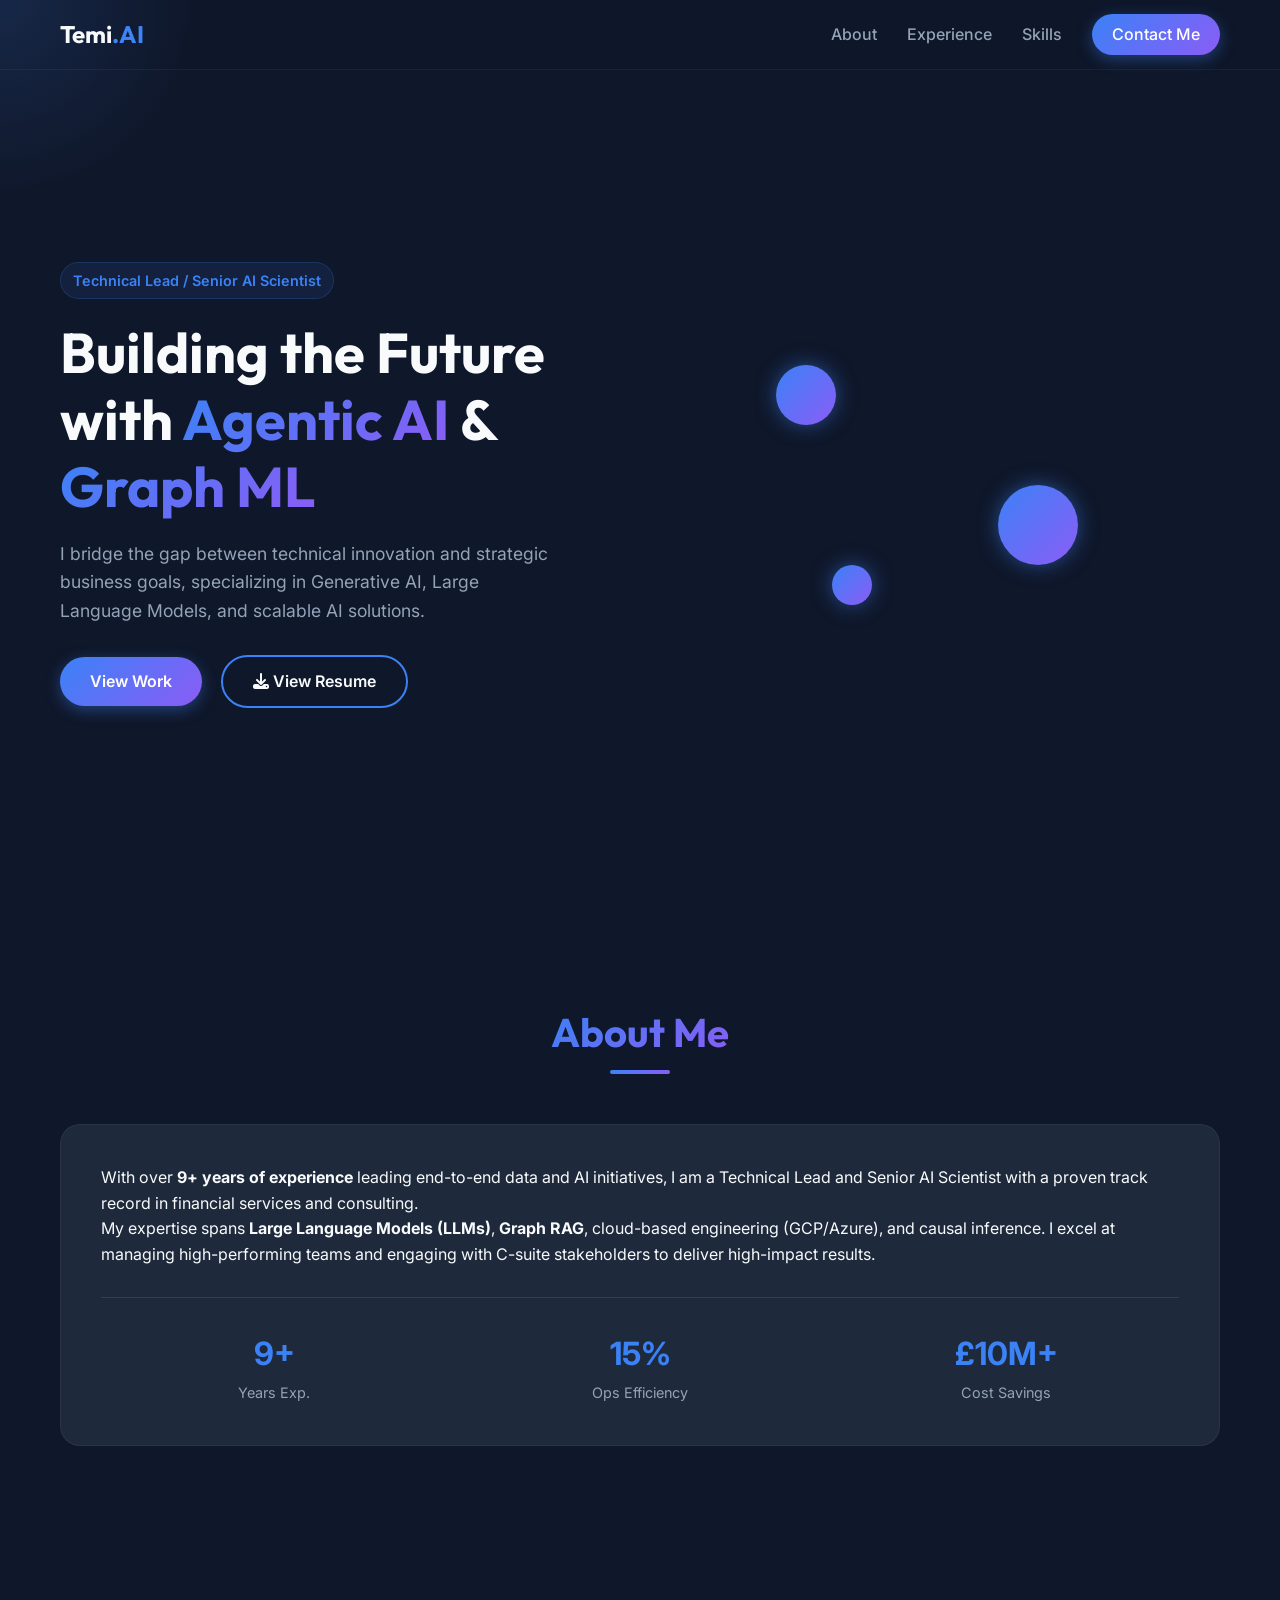
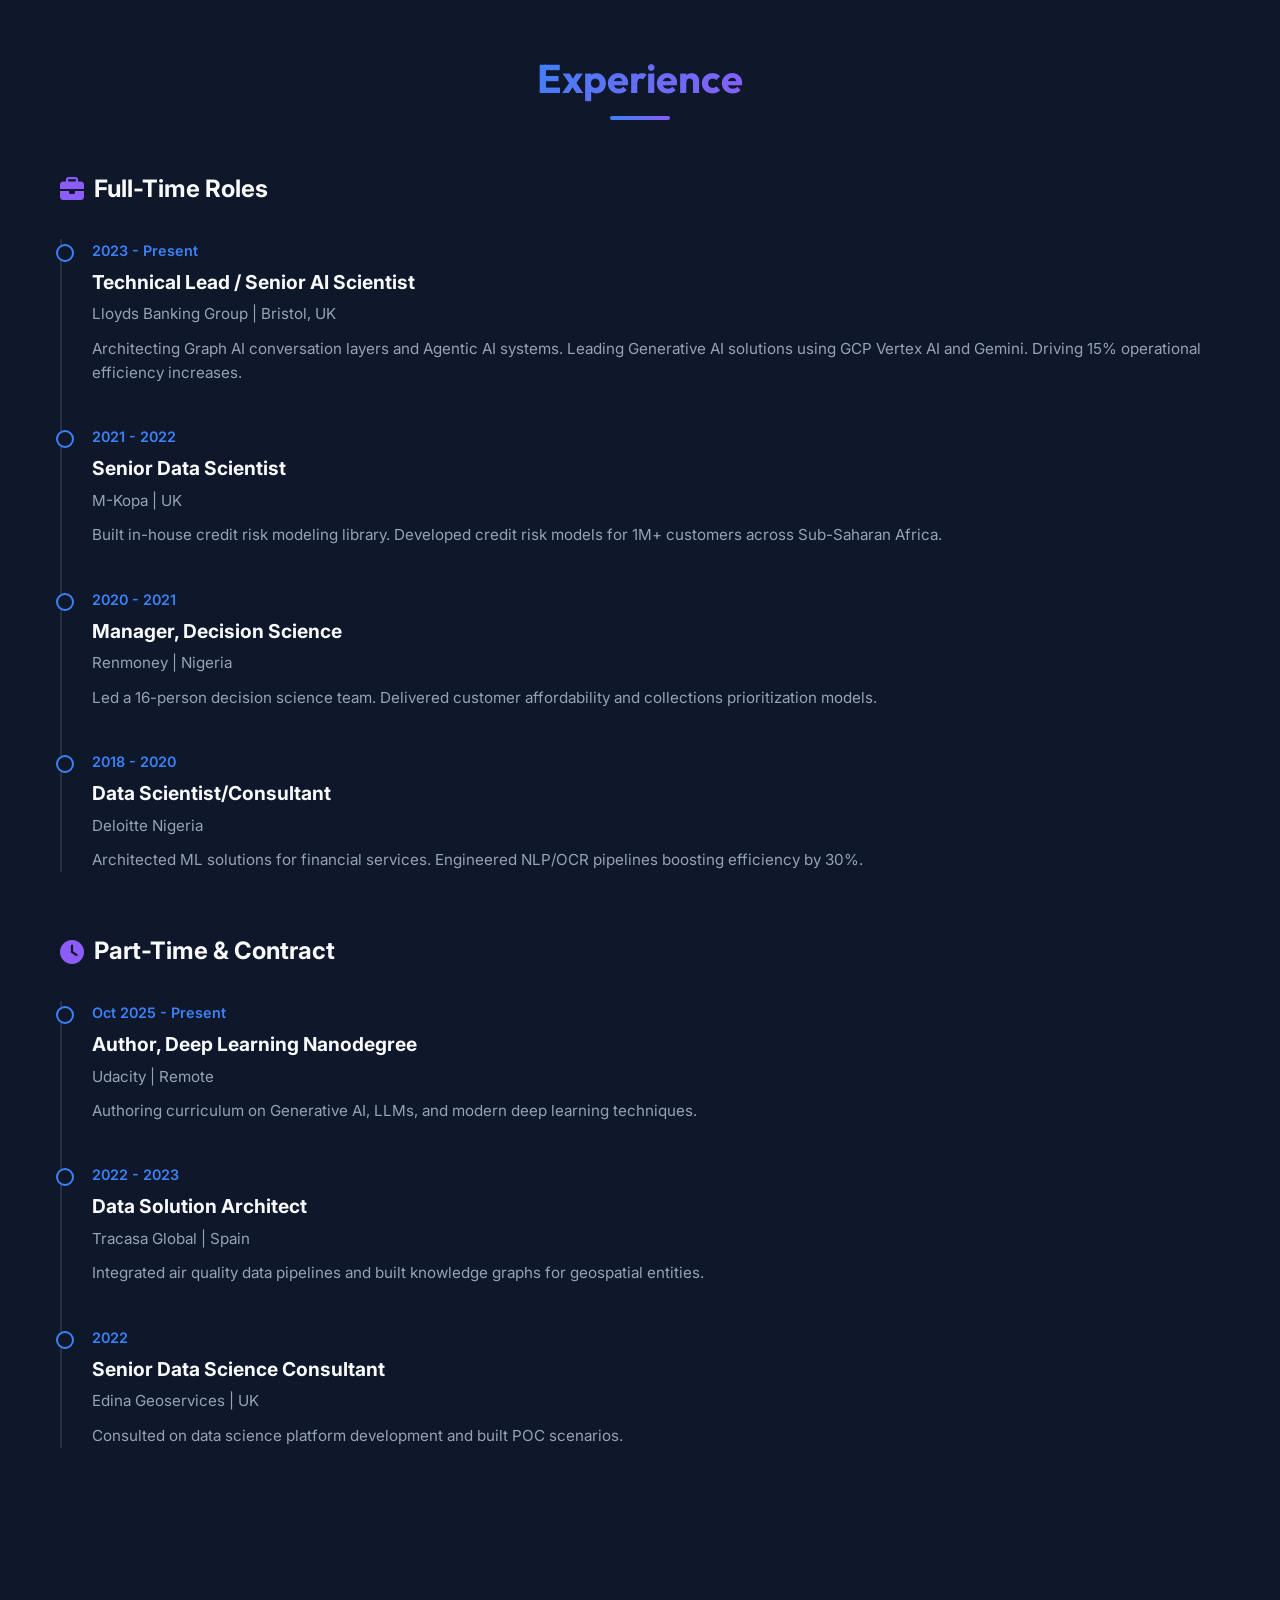
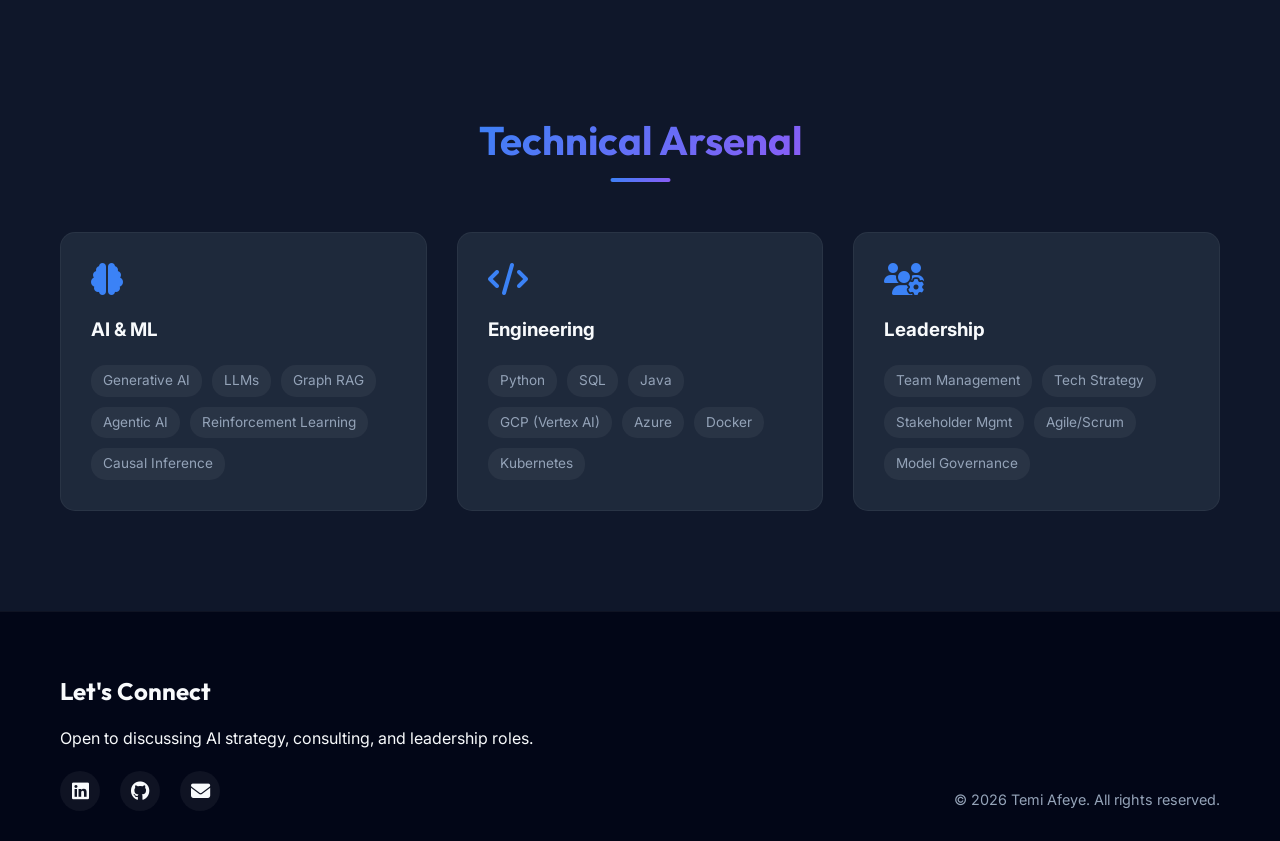
==== index.html @ e39172dd "Initial commit: Personal Portfolio Website" ====
<!DOCTYPE html>
<html lang="en">
<head>
    <meta charset="UTF-8">
    <meta name="viewport" content="width=device-width, initial-scale=1.0">
    <title>Temi Afeye | Technical Lead & AI Scientist</title>
    <meta name="description" content="Portfolio of Temi Afeye, a Technical Lead and Senior AI Scientist specializing in Generative AI, Graph ML, and Agentic Systems.">
    <link rel="preconnect" href="https://fonts.googleapis.com">
    <link rel="preconnect" href="https://fonts.gstatic.com" crossorigin>
    <link href="https://fonts.googleapis.com/css2?family=Inter:wght@300;400;500;600;700;800&family=Outfit:wght@300;400;500;600;700&display=swap" rel="stylesheet">
    <link rel="stylesheet" href="style.css">
    <link rel="stylesheet" href="https://cdnjs.cloudflare.com/ajax/libs/font-awesome/6.4.0/css/all.min.css">
</head>
<body>
    <div class="cursor-glow"></div>
    
    <nav class="navbar">
        <div class="container nav-container">
            <a href="#" class="logo">Temi<span>.AI</span></a>
            <div class="nav-links">
                <a href="#about">About</a>
                <a href="#experience">Experience</a>
                <a href="#skills">Skills</a>
                <a href="#contact" class="btn-primary small">Contact Me</a>
            </div>
            <div class="menu-toggle">
                <i class="fas fa-bars"></i>
            </div>
        </div>
    </nav>

    <header class="hero">
        <div class="container hero-container">
            <div class="hero-content">
                <span class="badge">Technical Lead / Senior AI Scientist</span>
                <h1>Building the Future with <span class="gradient-text">Agentic AI</span> & <span class="gradient-text">Graph ML</span></h1>
                <p>I bridge the gap between technical innovation and strategic business goals, specializing in Generative AI, Large Language Models, and scalable AI solutions.</p>
                <div class="hero-btns">
                    <a href="#experience" class="btn-primary">View Work</a>
                    <a href="resume.html" class="btn-secondary" target="_blank"><i class="fas fa-download"></i> View Resume</a>
                </div>
            </div>
            <div class="hero-visual">
                <!-- Abstract AI/Graph Visual created with CSS/SVG -->
                <div class="graph-node node-1"></div>
                <div class="graph-node node-2"></div>
                <div class="graph-node node-3"></div>
                <div class="connection conn-1"></div>
                <div class="connection conn-2"></div>
                <div class="connection conn-3"></div>
            </div>
        </div>
    </header>

    <section id="about" class="section about">
        <div class="container">
            <h2 class="section-title">About Me</h2>
            <div class="about-content">
                <div class="about-text">
                    <p>With over <strong>9+ years of experience</strong> leading end-to-end data and AI initiatives, I am a Technical Lead and Senior AI Scientist with a proven track record in financial services and consulting.</p>
                    <p>My expertise spans <strong>Large Language Models (LLMs)</strong>, <strong>Graph RAG</strong>, cloud-based engineering (GCP/Azure), and causal inference. I excel at managing high-performing teams and engaging with C-suite stakeholders to deliver high-impact results.</p>
                    <div class="stats-grid">
                        <div class="stat-item">
                            <span class="stat-number">9+</span>
                            <span class="stat-label">Years Exp.</span>
                        </div>
                        <div class="stat-item">
                            <span class="stat-number">15%</span>
                            <span class="stat-label">Ops Efficiency</span>
                        </div>
                        <div class="stat-item">
                            <span class="stat-number">£10M+</span>
                            <span class="stat-label">Cost Savings</span>
                        </div>
                    </div>
                </div>
            </div>
        </div>
    </section>

    <section id="experience" class="section experience">
        <div class="container">
            <h2 class="section-title">Experience</h2>
            
            <div class="experience-category">
                <h3><i class="fas fa-briefcase"></i> Full-Time Roles</h3>
                <div class="timeline">
                    <!-- Lloyds -->
                    <div class="timeline-item">
                        <div class="timeline-date">2023 - Present</div>
                        <div class="timeline-content">
                            <h4>Technical Lead / Senior AI Scientist</h4>
                            <div class="company">Lloyds Banking Group | Bristol, UK</div>
                            <p>Architecting Graph AI conversation layers and Agentic AI systems. Leading Generative AI solutions using GCP Vertex AI and Gemini. Driving 15% operational efficiency increases.</p>
                        </div>
                    </div>
                    <!-- M-Kopa -->
                    <div class="timeline-item">
                        <div class="timeline-date">2021 - 2022</div>
                        <div class="timeline-content">
                            <h4>Senior Data Scientist</h4>
                            <div class="company">M-Kopa | UK</div>
                            <p>Built in-house credit risk modeling library. Developed credit risk models for 1M+ customers across Sub-Saharan Africa.</p>
                        </div>
                    </div>
                    <!-- Renmoney -->
                    <div class="timeline-item">
                        <div class="timeline-date">2020 - 2021</div>
                        <div class="timeline-content">
                            <h4>Manager, Decision Science</h4>
                            <div class="company">Renmoney | Nigeria</div>
                            <p>Led a 16-person decision science team. Delivered customer affordability and collections prioritization models.</p>
                        </div>
                    </div>
                    <!-- Deloitte -->
                    <div class="timeline-item">
                        <div class="timeline-date">2018 - 2020</div>
                        <div class="timeline-content">
                            <h4>Data Scientist/Consultant</h4>
                            <div class="company">Deloitte Nigeria</div>
                            <p>Architected ML solutions for financial services. Engineered NLP/OCR pipelines boosting efficiency by 30%.</p>
                        </div>
                    </div>
                </div>
            </div>

            <div class="experience-category">
                <h3><i class="fas fa-clock"></i> Part-Time & Contract</h3>
                <div class="timeline">
                    <!-- Udacity -->
                    <div class="timeline-item">
                        <div class="timeline-date">Oct 2025 - Present</div>
                        <div class="timeline-content">
                            <h4>Author, Deep Learning Nanodegree</h4>
                            <div class="company">Udacity | Remote</div>
                            <p>Authoring curriculum on Generative AI, LLMs, and modern deep learning techniques.</p>
                        </div>
                    </div>
                    <!-- Tracasa -->
                    <div class="timeline-item">
                        <div class="timeline-date">2022 - 2023</div>
                        <div class="timeline-content">
                            <h4>Data Solution Architect</h4>
                            <div class="company">Tracasa Global | Spain</div>
                            <p>Integrated air quality data pipelines and built knowledge graphs for geospatial entities.</p>
                        </div>
                    </div>
                    <!-- Edina -->
                    <div class="timeline-item">
                        <div class="timeline-date">2022</div>
                        <div class="timeline-content">
                            <h4>Senior Data Science Consultant</h4>
                            <div class="company">Edina Geoservices | UK</div>
                            <p>Consulted on data science platform development and built POC scenarios.</p>
                        </div>
                    </div>
                </div>
            </div>
        </div>
    </section>

    <section id="skills" class="section skills">
        <div class="container">
            <h2 class="section-title">Technical Arsenal</h2>
            <div class="skills-grid">
                <div class="skill-card">
                    <i class="fas fa-brain"></i>
                    <h3>AI & ML</h3>
                    <div class="tags">
                        <span>Generative AI</span>
                        <span>LLMs</span>
                        <span>Graph RAG</span>
                        <span>Agentic AI</span>
                        <span>Reinforcement Learning</span>
                        <span>Causal Inference</span>
                    </div>
                </div>
                <div class="skill-card">
                    <i class="fas fa-code"></i>
                    <h3>Engineering</h3>
                    <div class="tags">
                        <span>Python</span>
                        <span>SQL</span>
                        <span>Java</span>
                        <span>GCP (Vertex AI)</span>
                        <span>Azure</span>
                        <span>Docker</span>
                        <span>Kubernetes</span>
                    </div>
                </div>
                <div class="skill-card">
                    <i class="fas fa-users-cog"></i>
                    <h3>Leadership</h3>
                    <div class="tags">
                        <span>Team Management</span>
                        <span>Tech Strategy</span>
                        <span>Stakeholder Mgmt</span>
                        <span>Agile/Scrum</span>
                        <span>Model Governance</span>
                    </div>
                </div>
            </div>
        </div>
    </section>

    <footer id="contact">
        <div class="container footer-content">
            <div class="footer-left">
                <h2>Let's Connect</h2>
                <p>Open to discussing AI strategy, consulting, and leadership roles.</p>
                <div class="social-links">
                    <a href="#"><i class="fab fa-linkedin"></i></a>
                    <a href="#"><i class="fab fa-github"></i></a>
                    <a href="#"><i class="fas fa-envelope"></i></a>
                </div>
            </div>
            <div class="footer-right">
                <p>&copy; <span id="year"></span> Temi Afeye. All rights reserved.</p>
            </div>
        </div>
    </footer>

    <script src="script.js"></script>
</body>
</html>
---- style.css ----
:root {
    --bg-color: #0f172a;
    --card-bg: #1e293b;
    --text-primary: #f8fafc;
    --text-secondary: #94a3b8;
    --accent-primary: #3b82f6;
    --accent-secondary: #8b5cf6;
    --gradient-main: linear-gradient(135deg, #3b82f6 0%, #8b5cf6 100%);
    --nav-height: 70px;
    --container-width: 1200px;
    --font-main: 'Inter', sans-serif;
    --font-heading: 'Outfit', sans-serif;
}

* {
    margin: 0;
    padding: 0;
    box-sizing: border-box;
}

body {
    font-family: var(--font-main);
    background-color: var(--bg-color);
    color: var(--text-primary);
    line-height: 1.6;
    overflow-x: hidden;
    cursor: default;
}

.cursor-glow {
    position: fixed;
    width: 400px;
    height: 400px;
    background: radial-gradient(circle, rgba(59, 130, 246, 0.15) 0%, rgba(0, 0, 0, 0) 70%);
    border-radius: 50%;
    pointer-events: none;
    transform: translate(-50%, -50%);
    z-index: 9999;
    mix-blend-mode: screen;
}

a {
    text-decoration: none;
    color: inherit;
    transition: all 0.3s ease;
}

ul {
    list-style: none;
}

/* Utilities */
.container {
    max-width: var(--container-width);
    margin: 0 auto;
    padding: 0 20px;
}

.section {
    padding: 100px 0;
}

.section-title {
    font-family: var(--font-heading);
    font-size: 2.5rem;
    text-align: center;
    margin-bottom: 60px;
    background: var(--gradient-main);
    -webkit-background-clip: text;
    background-clip: text;
    -webkit-text-fill-color: transparent;
    position: relative;
    display: inline-block;
    left: 50%;
    transform: translateX(-50%);
}

.section-title::after {
    content: '';
    position: absolute;
    bottom: -10px;
    left: 50%;
    transform: translateX(-50%);
    width: 60px;
    height: 4px;
    background: var(--gradient-main);
    border-radius: 2px;
}

.btn-primary, .btn-secondary {
    display: inline-block;
    padding: 12px 30px;
    border-radius: 50px;
    font-weight: 600;
    cursor: pointer;
    transition: transform 0.2s, box-shadow 0.2s;
}

.btn-primary {
    background: var(--gradient-main);
    color: white;
    box-shadow: 0 4px 15px rgba(59, 130, 246, 0.4);
}

.btn-primary:hover {
    transform: translateY(-2px);
    box-shadow: 0 6px 20px rgba(59, 130, 246, 0.6);
}

.btn-secondary {
    background: transparent;
    border: 2px solid var(--accent-primary);
    color: var(--text-primary);
    margin-left: 15px;
}

.btn-secondary:hover {
    background: rgba(59, 130, 246, 0.1);
}

/* Navbar */
.navbar {
    position: fixed;
    top: 0;
    left: 0;
    width: 100%;
    height: var(--nav-height);
    background: rgba(15, 23, 42, 0.9);
    backdrop-filter: blur(10px);
    z-index: 1000;
    border-bottom: 1px solid rgba(255, 255, 255, 0.05);
}

.nav-container {
    display: flex;
    justify-content: space-between;
    align-items: center;
    height: 100%;
}

.logo {
    font-family: var(--font-heading);
    font-size: 1.5rem;
    font-weight: 700;
}

.logo span {
    color: var(--accent-primary);
}

.nav-links {
    display: flex;
    align-items: center;
    gap: 30px;
}

.nav-links a {
    font-weight: 500;
    color: var(--text-secondary);
}

.nav-links a:hover, .nav-links a.active {
    color: var(--text-primary);
}

.nav-links .btn-primary.small {
    padding: 8px 20px;
    color: white;
}

.menu-toggle {
    display: none;
    font-size: 1.5rem;
    cursor: pointer;
}

/* Hero Section */
.hero {
    height: 100vh;
    display: flex;
    align-items: center;
    position: relative;
    overflow: hidden;
    padding-top: var(--nav-height);
}

.hero-container {
    display: grid;
    grid-template-columns: 1fr 1fr;
    align-items: center;
    gap: 50px;
}

.hero-content .badge {
    display: inline-block;
    padding: 6px 12px;
    background: rgba(59, 130, 246, 0.1);
    color: var(--accent-primary);
    border-radius: 20px;
    font-size: 0.9rem;
    font-weight: 600;
    margin-bottom: 20px;
    border: 1px solid rgba(59, 130, 246, 0.2);
}

.hero-content h1 {
    font-family: var(--font-heading);
    font-size: 3.5rem;
    line-height: 1.2;
    margin-bottom: 20px;
}

.gradient-text {
    background: var(--gradient-main);
    -webkit-background-clip: text;
    background-clip: text;
    -webkit-text-fill-color: transparent;
}

.hero-content p {
    font-size: 1.1rem;
    color: var(--text-secondary);
    margin-bottom: 30px;
    max-width: 500px;
}

/* Hero Visual (Abstract Graph) */
.hero-visual {
    position: relative;
    height: 400px;
    width: 100%;
}

.graph-node {
    position: absolute;
    border-radius: 50%;
    background: var(--gradient-main);
    box-shadow: 0 0 20px rgba(59, 130, 246, 0.5);
    animation: float 6s ease-in-out infinite;
}

.node-1 { width: 60px; height: 60px; top: 20%; left: 20%; animation-delay: 0s; }
.node-2 { width: 80px; height: 80px; top: 50%; left: 60%; animation-delay: 2s; }
.node-3 { width: 40px; height: 40px; top: 70%; left: 30%; animation-delay: 4s; }

.connection {
    position: absolute;
    background: rgba(255, 255, 255, 0.1);
    height: 2px;
    transform-origin: left center;
}

@keyframes float {
    0%, 100% { transform: translateY(0); }
    50% { transform: translateY(-20px); }
}

/* About Section */
.about-content {
    background: var(--card-bg);
    padding: 40px;
    border-radius: 20px;
    border: 1px solid rgba(255, 255, 255, 0.05);
}

.stats-grid {
    display: grid;
    grid-template-columns: repeat(3, 1fr);
    gap: 20px;
    margin-top: 30px;
    padding-top: 30px;
    border-top: 1px solid rgba(255, 255, 255, 0.1);
}

.stat-item {
    text-align: center;
}

.stat-number {
    display: block;
    font-size: 2rem;
    font-weight: 700;
    color: var(--accent-primary);
}

.stat-label {
    font-size: 0.9rem;
    color: var(--text-secondary);
}

/* Experience Section */
.experience-category {
    margin-bottom: 60px;
}

.experience-category h3 {
    font-size: 1.5rem;
    margin-bottom: 30px;
    display: flex;
    align-items: center;
    gap: 10px;
    color: var(--text-primary);
}

.experience-category h3 i {
    color: var(--accent-secondary);
}

.timeline {
    position: relative;
    padding-left: 30px;
    border-left: 2px solid rgba(255, 255, 255, 0.1);
}

.timeline-item {
    margin-bottom: 40px;
    position: relative;
}

.timeline-item::before {
    content: '';
    position: absolute;
    left: -36px;
    top: 5px;
    width: 14px;
    height: 14px;
    background: var(--bg-color);
    border: 2px solid var(--accent-primary);
    border-radius: 50%;
}

.timeline-date {
    font-size: 0.9rem;
    color: var(--accent-primary);
    margin-bottom: 5px;
    font-weight: 600;
}

.timeline-content h4 {
    font-size: 1.2rem;
    margin-bottom: 5px;
}

.timeline-content .company {
    color: var(--text-secondary);
    font-size: 0.95rem;
    margin-bottom: 10px;
}

.timeline-content p {
    color: var(--text-secondary);
    font-size: 0.95rem;
}

/* Skills Section */
.skills-grid {
    display: grid;
    grid-template-columns: repeat(auto-fit, minmax(300px, 1fr));
    gap: 30px;
}

.skill-card {
    background: var(--card-bg);
    padding: 30px;
    border-radius: 15px;
    border: 1px solid rgba(255, 255, 255, 0.05);
    transition: transform 0.3s;
}

.skill-card:hover {
    transform: translateY(-5px);
    border-color: var(--accent-primary);
}

.skill-card i {
    font-size: 2rem;
    color: var(--accent-primary);
    margin-bottom: 20px;
}

.skill-card h3 {
    margin-bottom: 20px;
}

.tags {
    display: flex;
    flex-wrap: wrap;
    gap: 10px;
}

.tags span {
    background: rgba(255, 255, 255, 0.05);
    padding: 5px 12px;
    border-radius: 15px;
    font-size: 0.85rem;
    color: var(--text-secondary);
}

/* Footer */
footer {
    background: #020617;
    padding: 60px 0 30px;
    border-top: 1px solid rgba(255, 255, 255, 0.05);
}

.footer-content {
    display: flex;
    justify-content: space-between;
    align-items: flex-end;
}

.footer-left h2 {
    font-family: var(--font-heading);
    margin-bottom: 15px;
}

.social-links {
    display: flex;
    gap: 20px;
    margin-top: 20px;
}

.social-links a {
    width: 40px;
    height: 40px;
    background: rgba(255, 255, 255, 0.05);
    display: flex;
    align-items: center;
    justify-content: center;
    border-radius: 50%;
    font-size: 1.2rem;
    transition: all 0.3s;
}

.social-links a:hover {
    background: var(--accent-primary);
    color: white;
    transform: translateY(-3px);
}

.footer-right {
    color: var(--text-secondary);
    font-size: 0.9rem;
}

/* Responsive */
@media (max-width: 768px) {
    .nav-links {
        display: none;
    }
    
    .menu-toggle {
        display: block;
    }

    .hero-container {
        grid-template-columns: 1fr;
        text-align: center;
    }

    .hero-content h1 {
        font-size: 2.5rem;
    }

    .hero-btns {
        justify-content: center;
    }

    .hero-visual {
        display: none;
    }

    .footer-content {
        flex-direction: column;
        align-items: center;
        text-align: center;
        gap: 30px;
    }
}
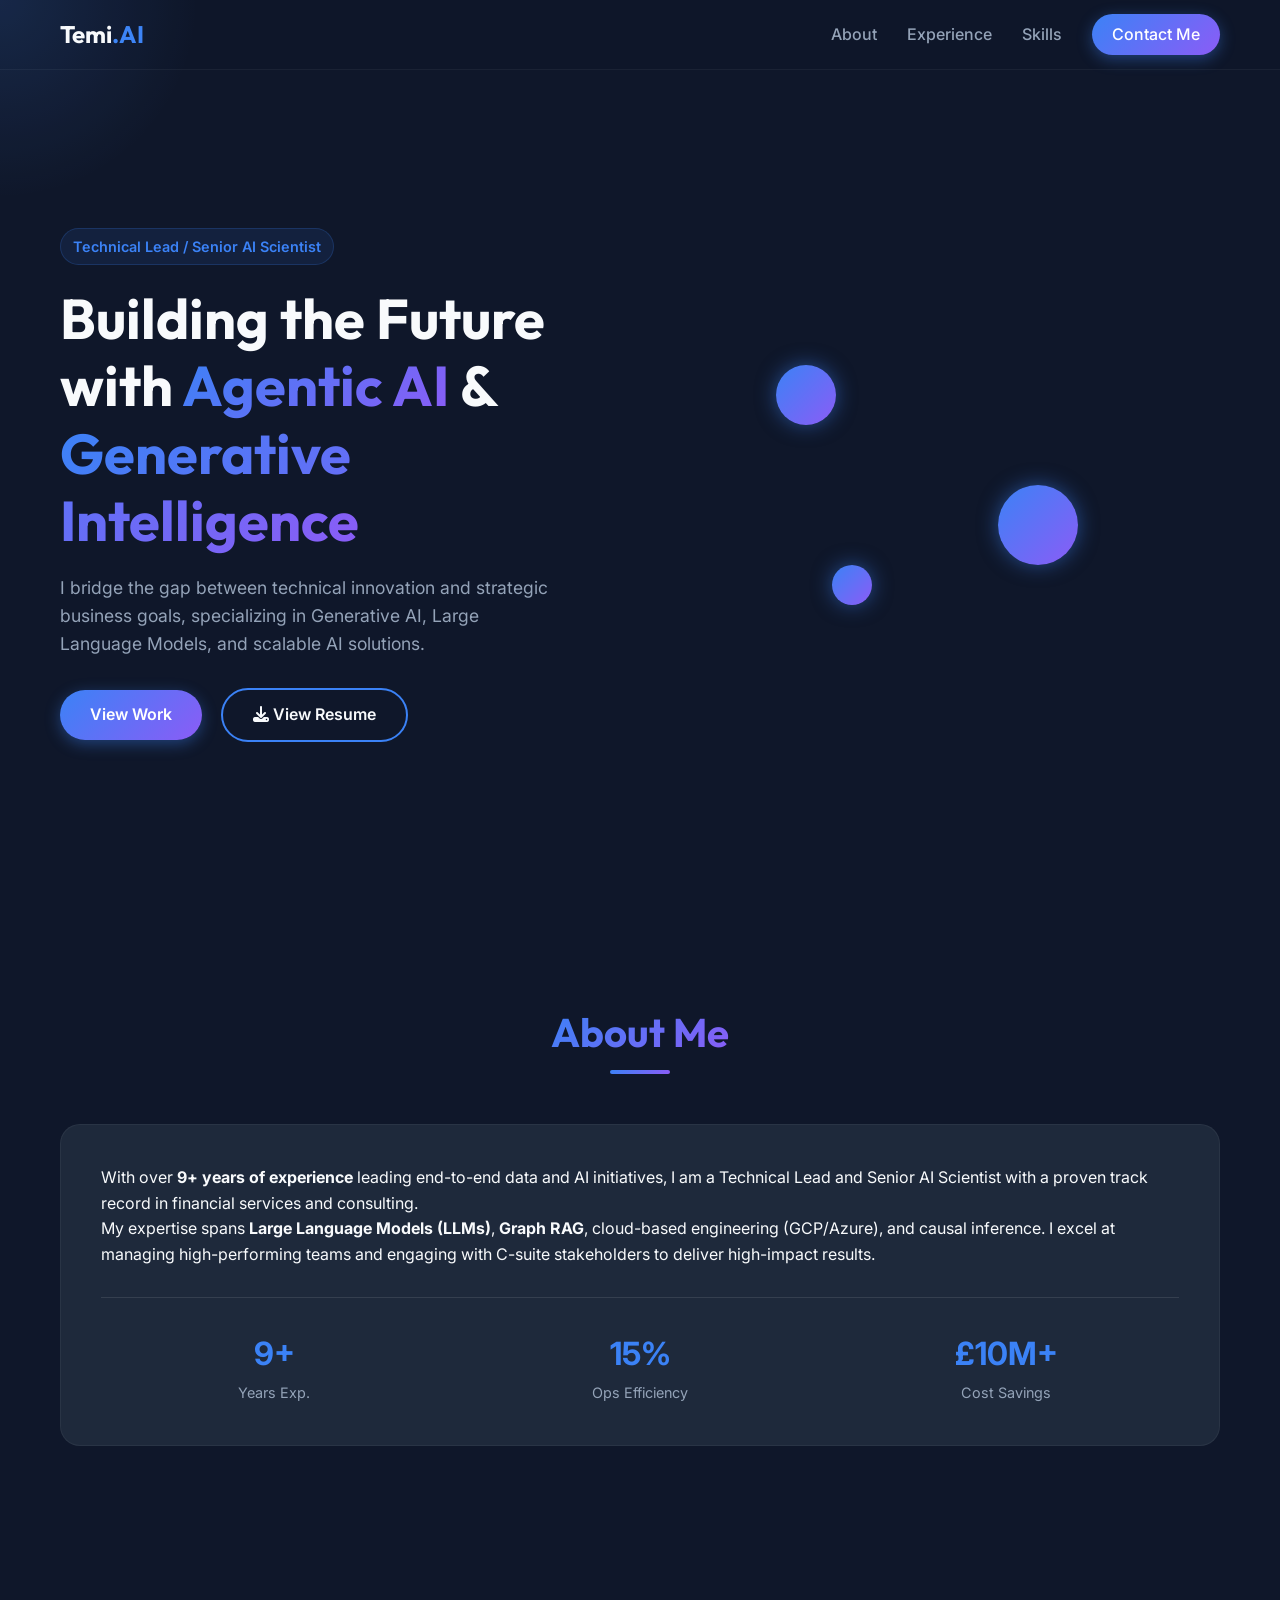
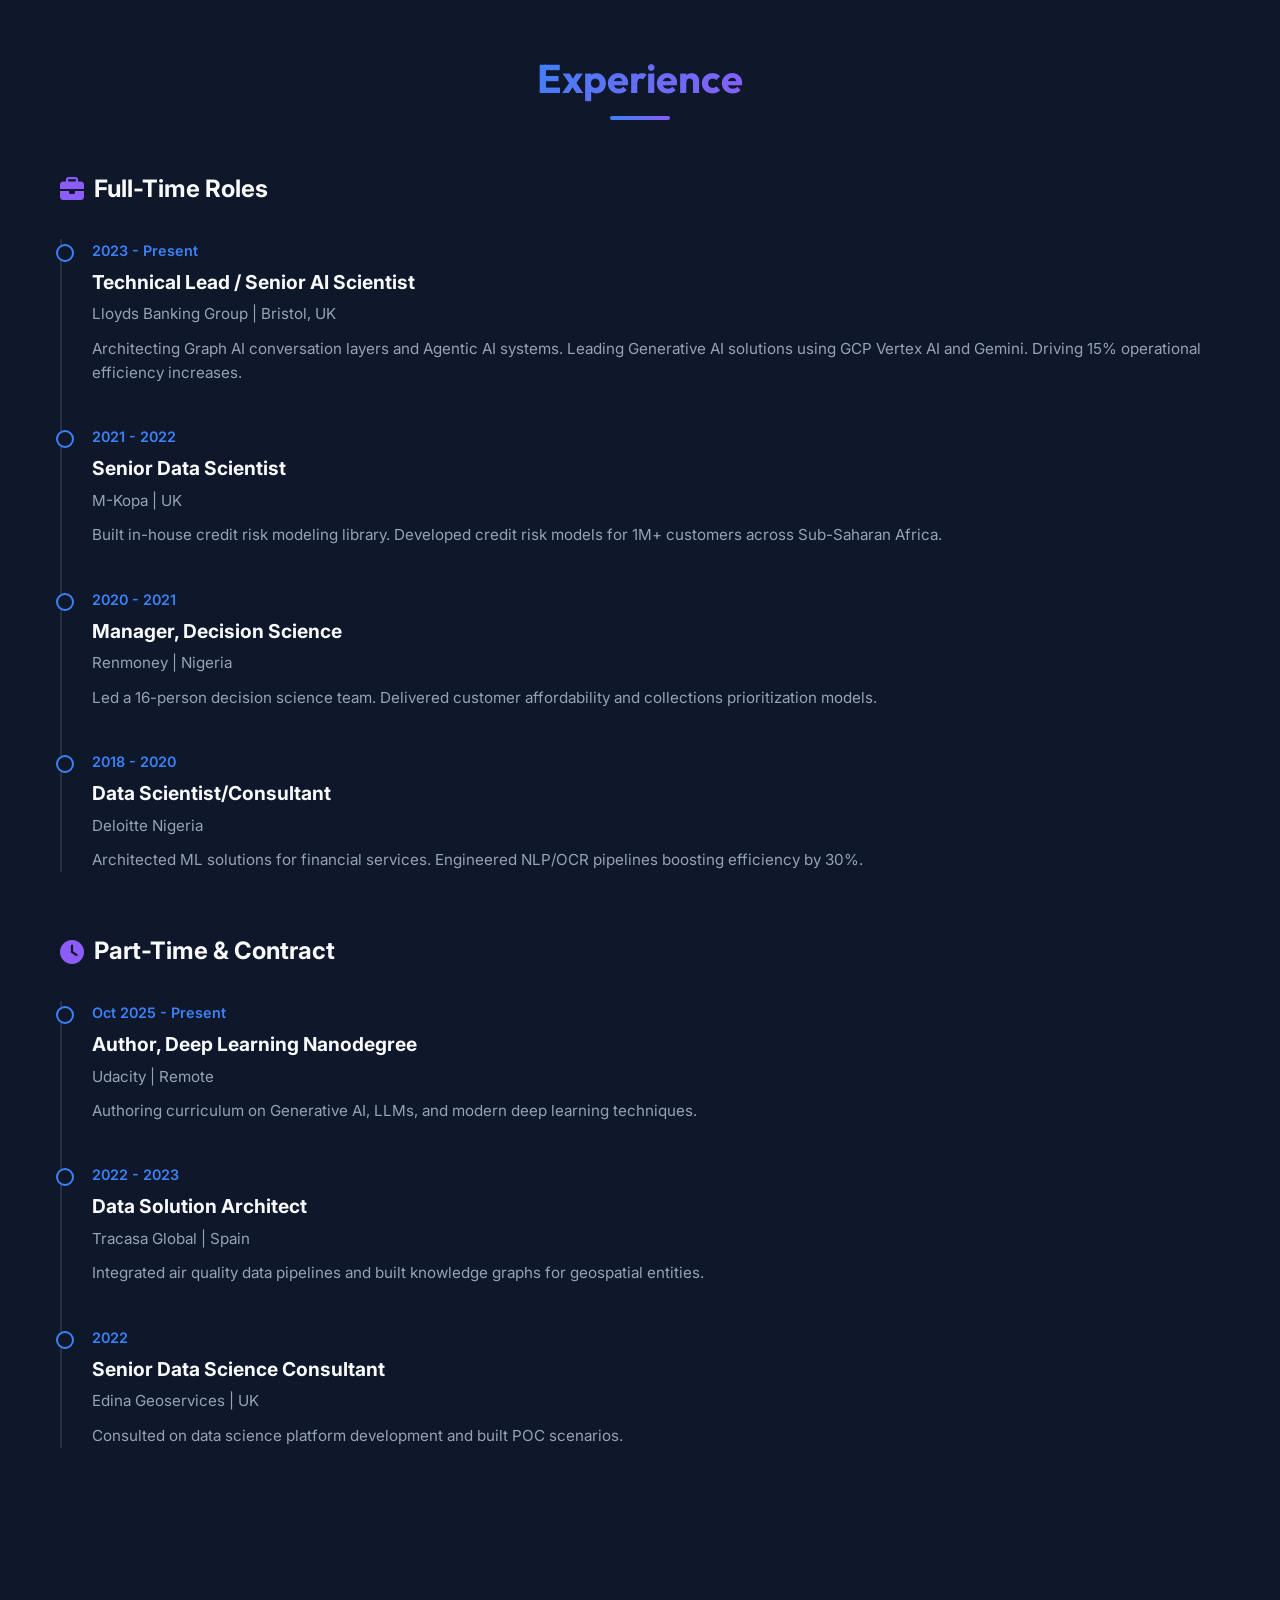
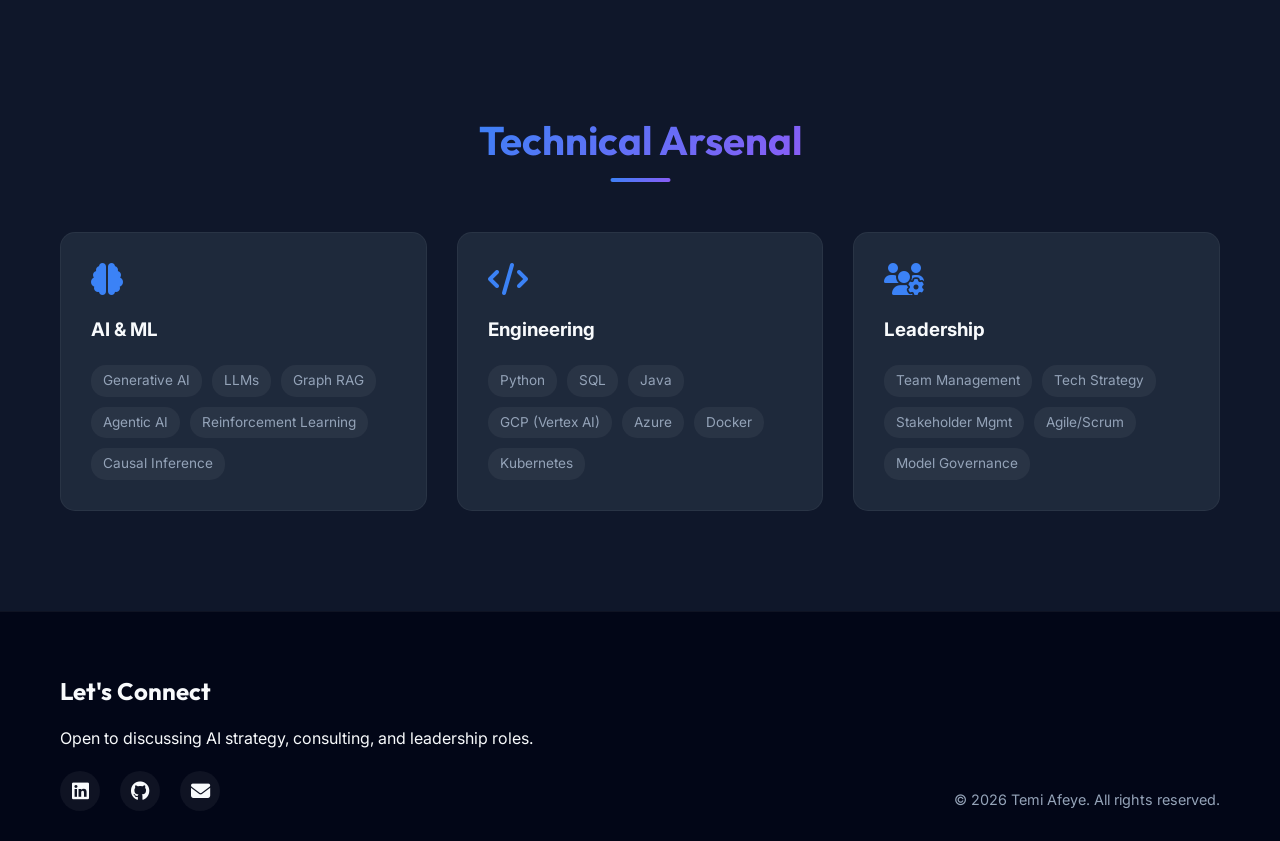
==== commit 299980b2: "Update hero headline" ====
--- a/index.html
+++ b/index.html
@@ -33,7 +33,7 @@
         <div class="container hero-container">
             <div class="hero-content">
                 <span class="badge">Technical Lead / Senior AI Scientist</span>
-                <h1>Building the Future with <span class="gradient-text">Agentic AI</span> & <span class="gradient-text">Graph ML</span></h1>
+                <h1>Building the Future with <span class="gradient-text">Agentic AI</span> & <span class="gradient-text">Generative Intelligence</span></h1>
                 <p>I bridge the gap between technical innovation and strategic business goals, specializing in Generative AI, Large Language Models, and scalable AI solutions.</p>
                 <div class="hero-btns">
                     <a href="#experience" class="btn-primary">View Work</a>
@@ -209,9 +209,9 @@
                 <h2>Let's Connect</h2>
                 <p>Open to discussing AI strategy, consulting, and leadership roles.</p>
                 <div class="social-links">
-                    <a href="#"><i class="fab fa-linkedin"></i></a>
-                    <a href="#"><i class="fab fa-github"></i></a>
-                    <a href="#"><i class="fas fa-envelope"></i></a>
+                    <a href="https://www.linkedin.com/in/temiafeye/" target="_blank" aria-label="LinkedIn"><i class="fab fa-linkedin"></i></a>
+                    <a href="https://github.com/temiafeye" target="_blank" aria-label="GitHub"><i class="fab fa-github"></i></a>
+                    <a href="mailto:temiafeye@live.com" aria-label="Email"><i class="fas fa-envelope"></i></a>
                 </div>
             </div>
             <div class="footer-right">
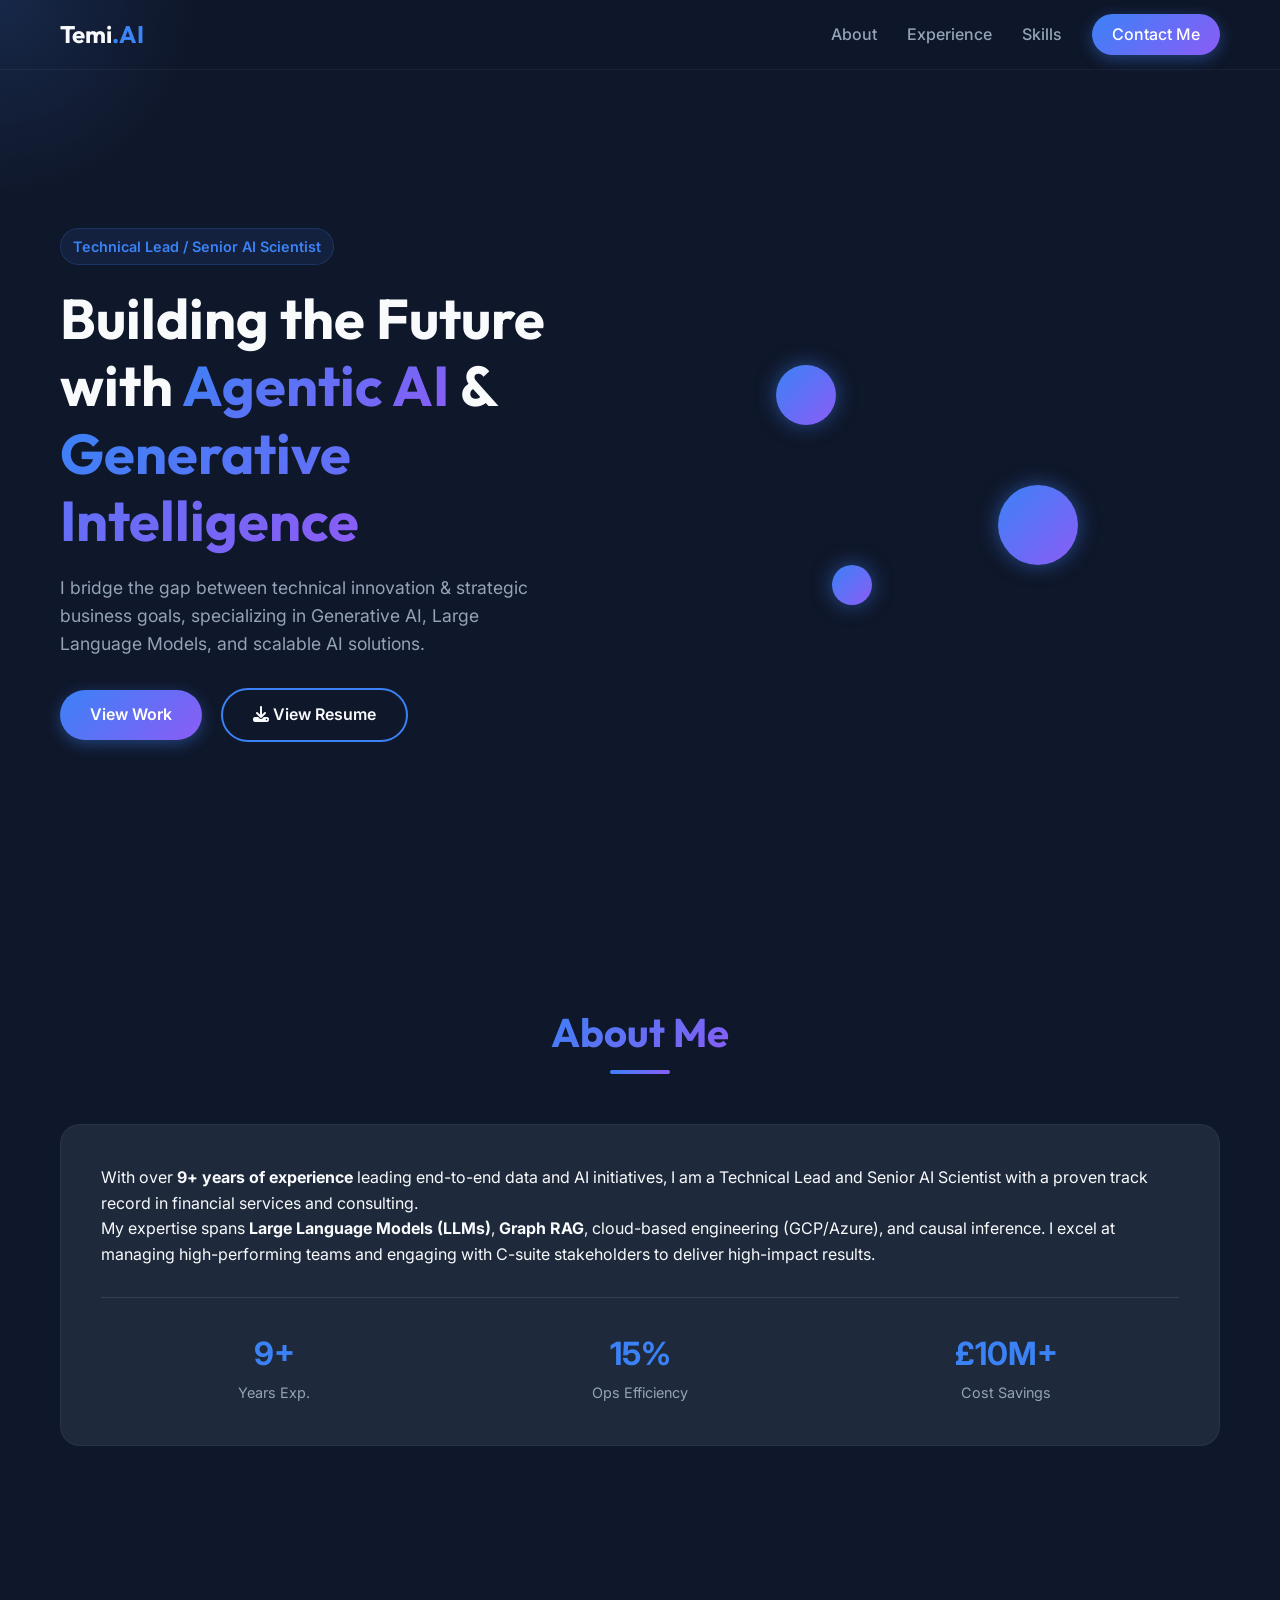
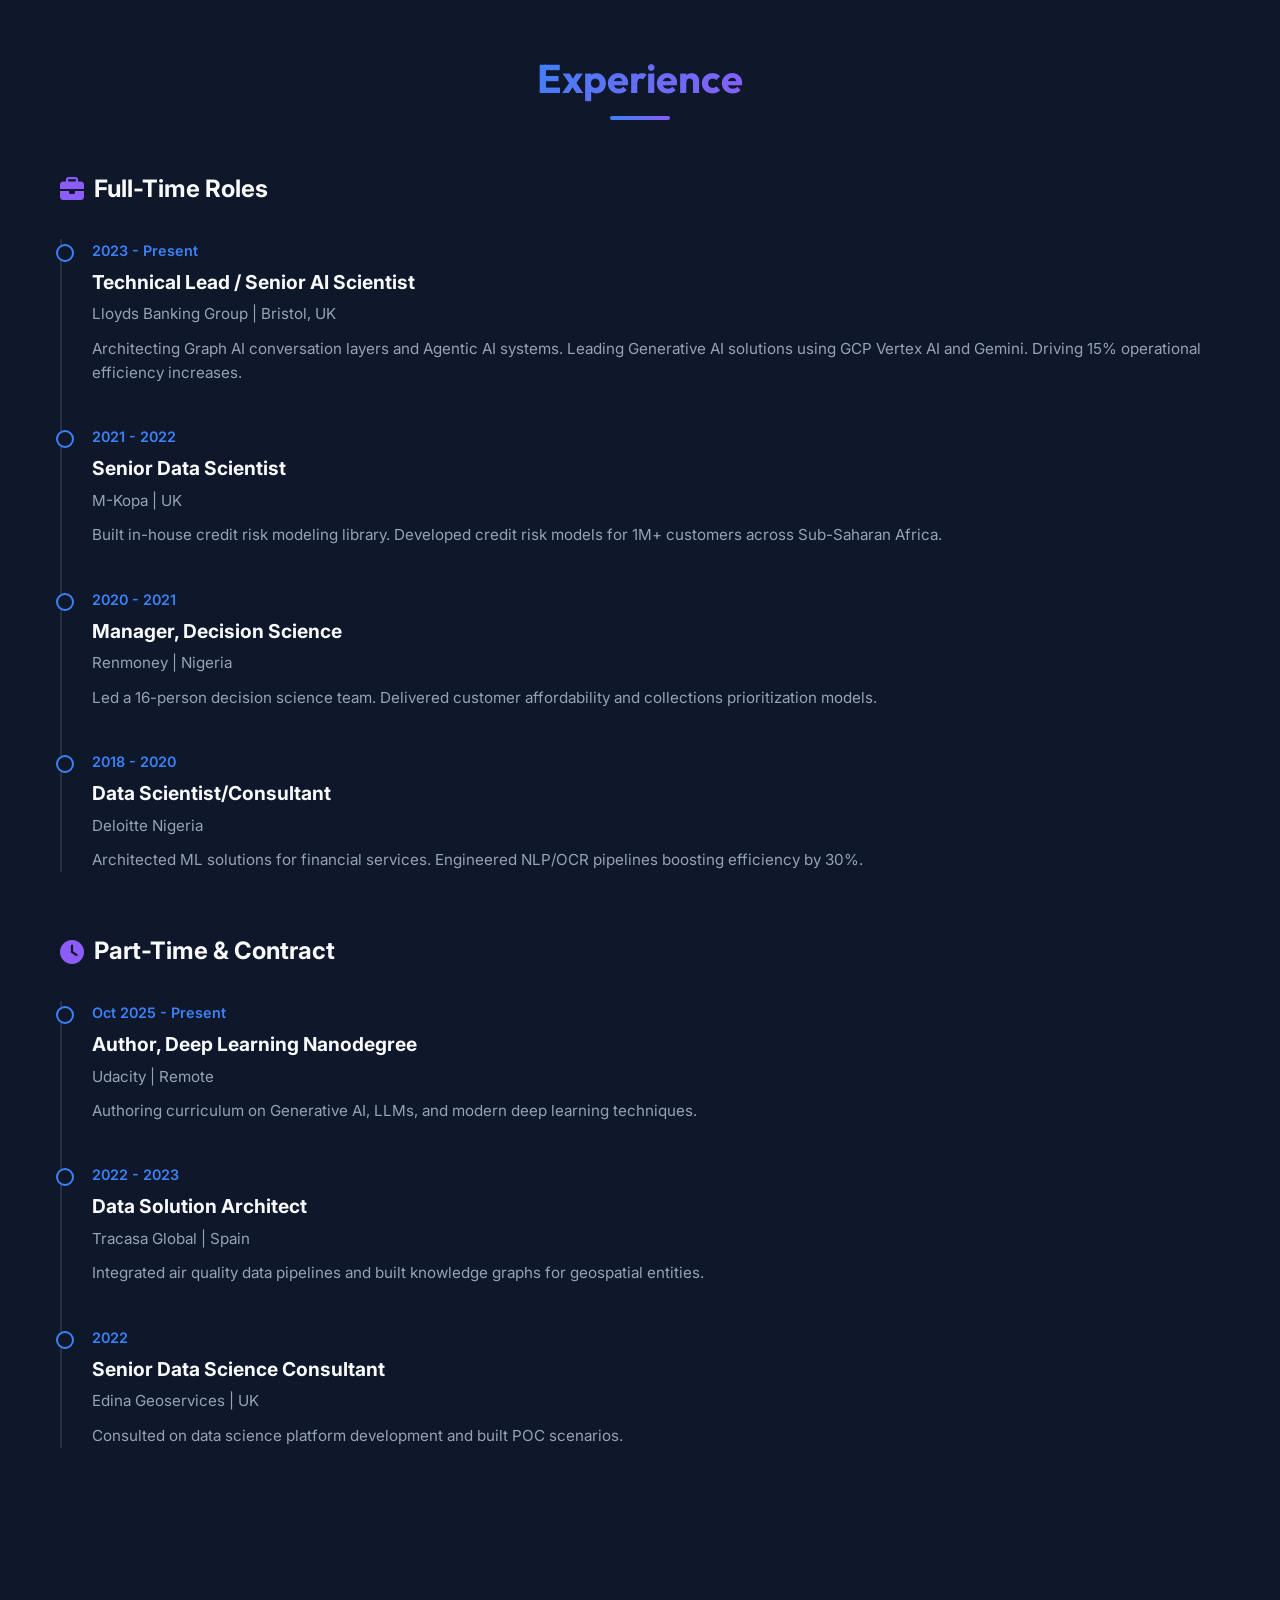
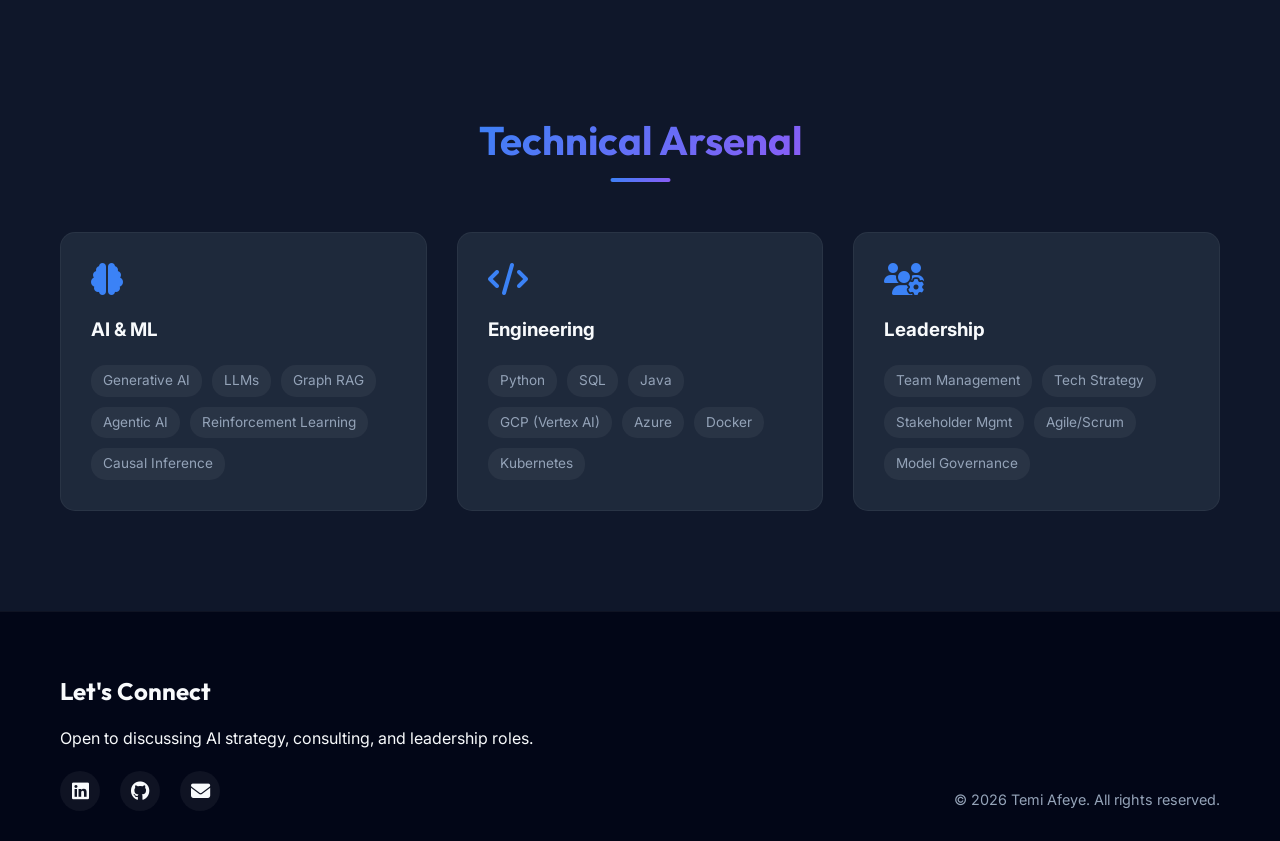
==== commit 0b216dc9: "new [ush" ====
--- a/index.html
+++ b/index.html
@@ -34,7 +34,7 @@
             <div class="hero-content">
                 <span class="badge">Technical Lead / Senior AI Scientist</span>
                 <h1>Building the Future with <span class="gradient-text">Agentic AI</span> & <span class="gradient-text">Generative Intelligence</span></h1>
-                <p>I bridge the gap between technical innovation and strategic business goals, specializing in Generative AI, Large Language Models, and scalable AI solutions.</p>
+                <p>I bridge the gap between technical innovation & strategic business goals, specializing in Generative AI, Large Language Models, and scalable AI solutions.</p>
                 <div class="hero-btns">
                     <a href="#experience" class="btn-primary">View Work</a>
                     <a href="resume.html" class="btn-secondary" target="_blank"><i class="fas fa-download"></i> View Resume</a>
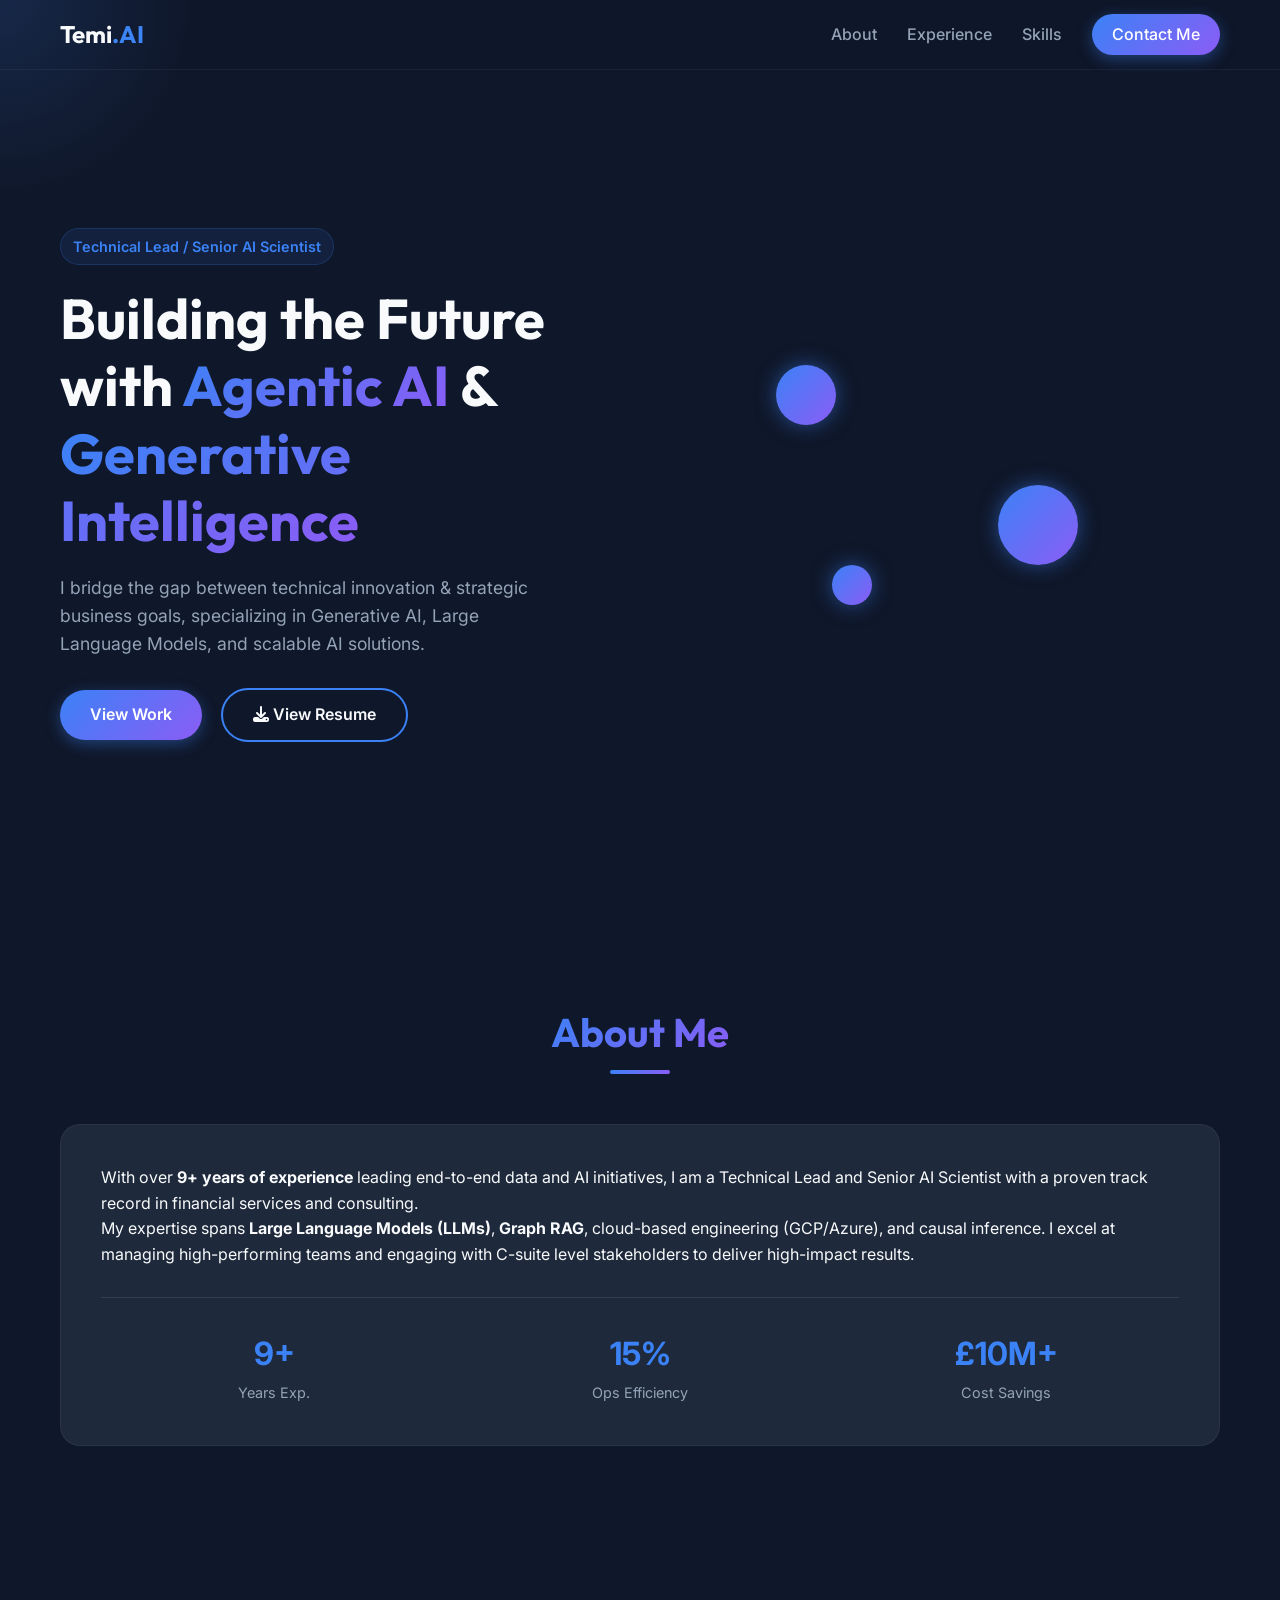
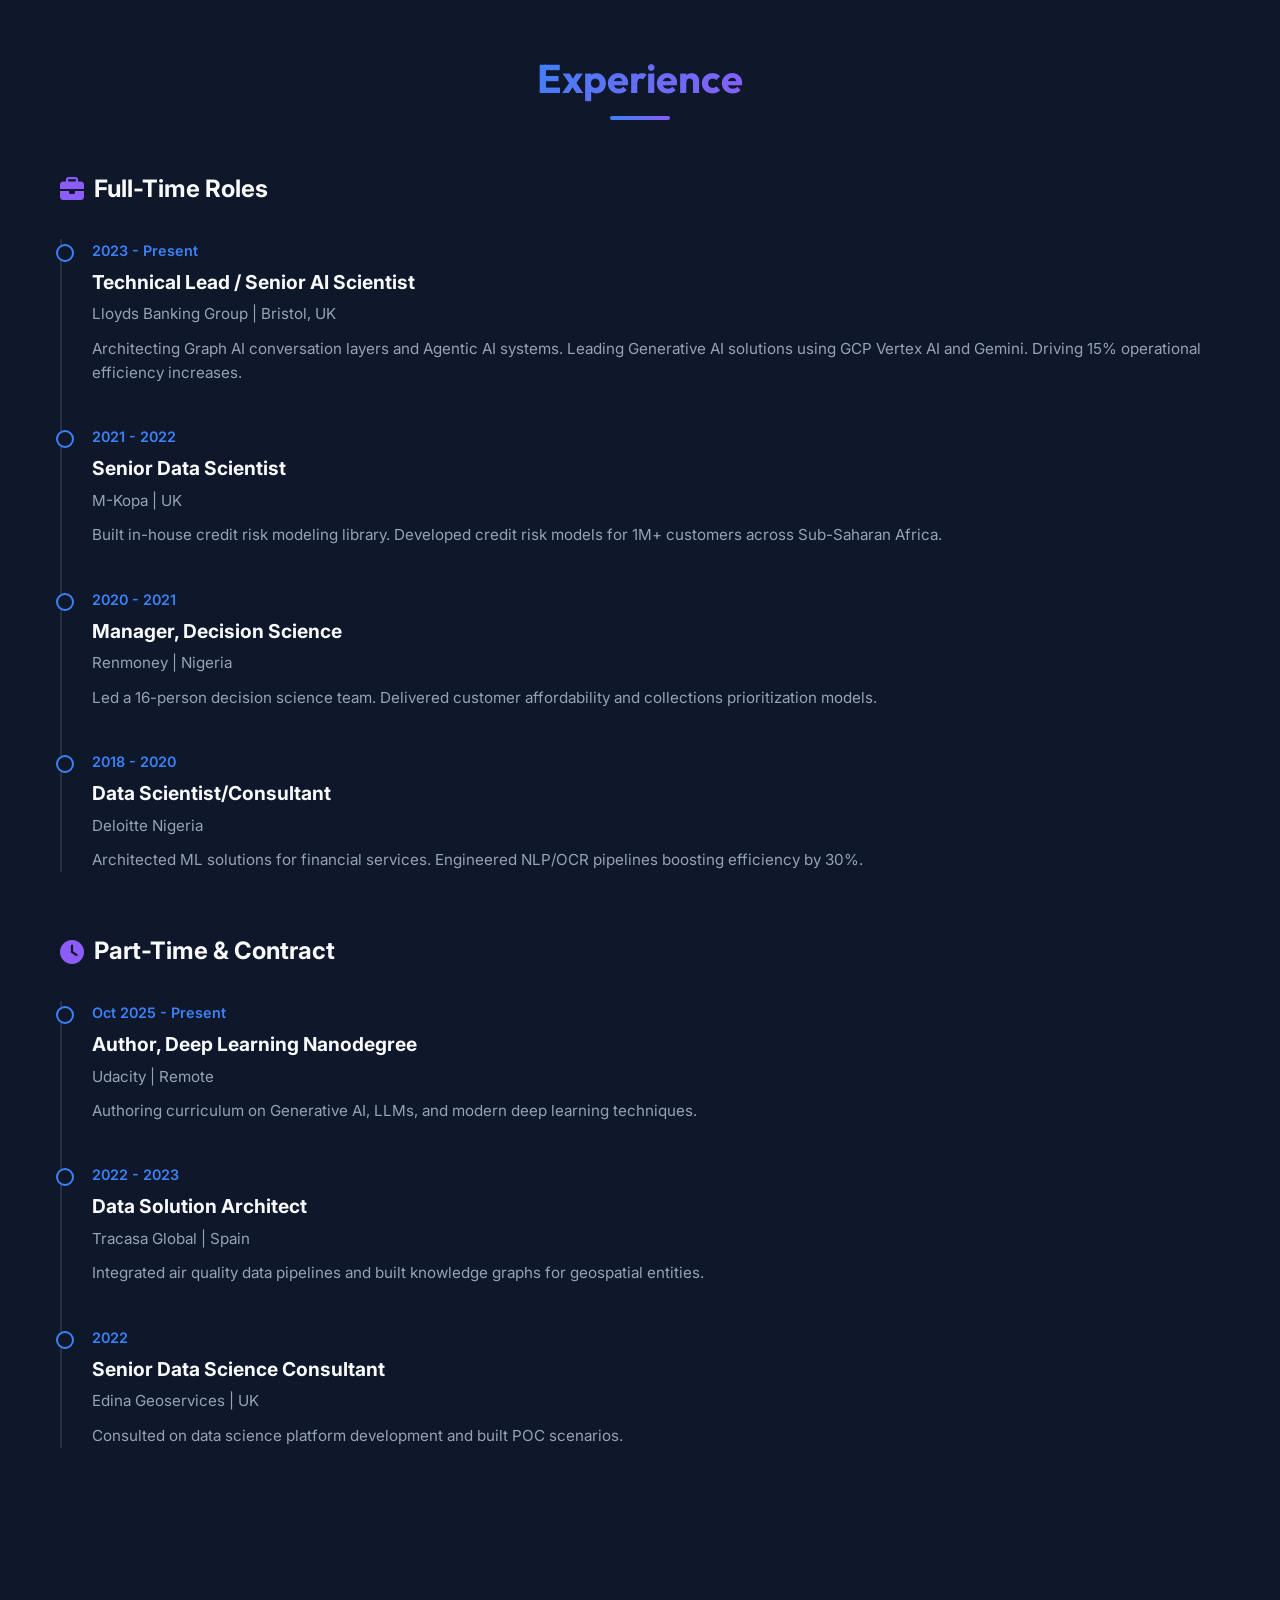
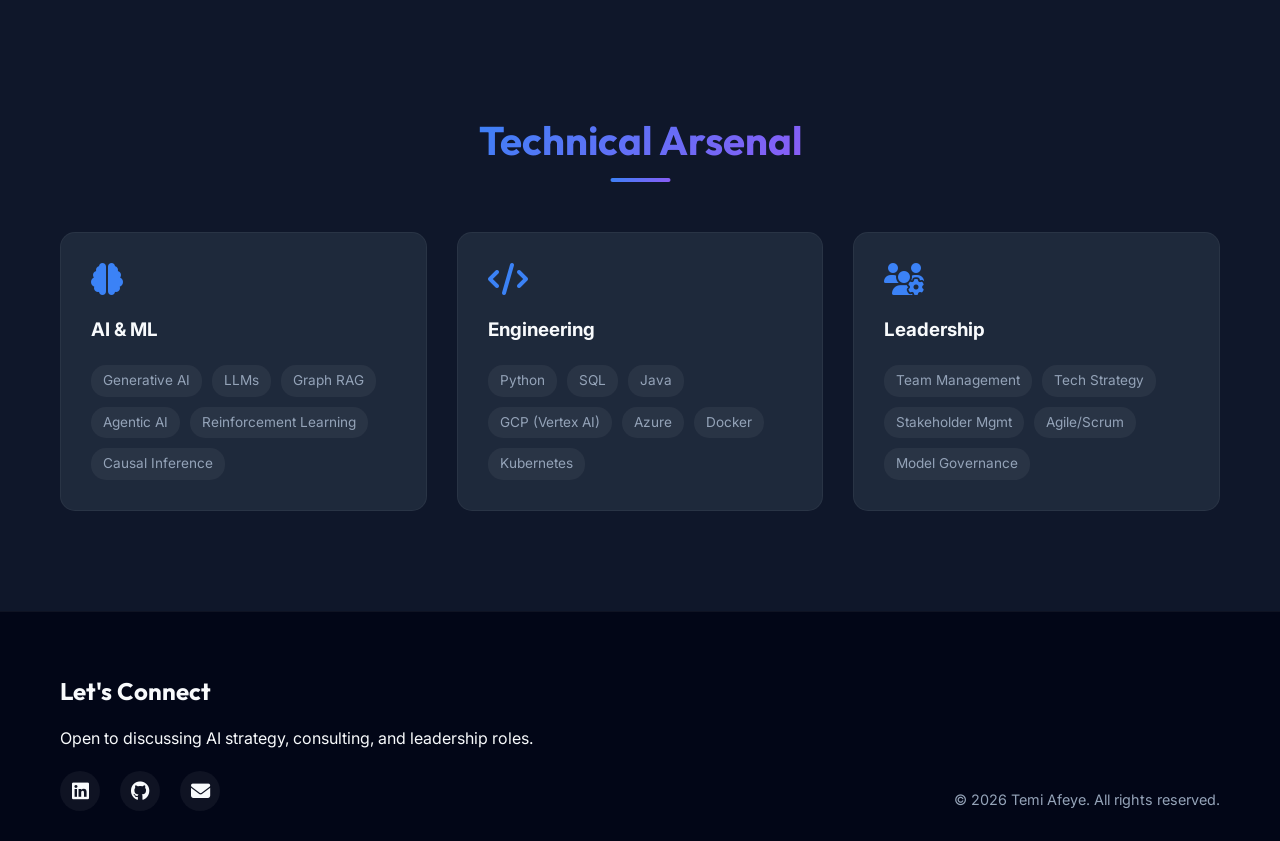
==== commit ad8f7be7: "bump" ====
--- a/index.html
+++ b/index.html
@@ -58,7 +58,7 @@
             <div class="about-content">
                 <div class="about-text">
                     <p>With over <strong>9+ years of experience</strong> leading end-to-end data and AI initiatives, I am a Technical Lead and Senior AI Scientist with a proven track record in financial services and consulting.</p>
-                    <p>My expertise spans <strong>Large Language Models (LLMs)</strong>, <strong>Graph RAG</strong>, cloud-based engineering (GCP/Azure), and causal inference. I excel at managing high-performing teams and engaging with C-suite stakeholders to deliver high-impact results.</p>
+                    <p>My expertise spans <strong>Large Language Models (LLMs)</strong>, <strong>Graph RAG</strong>, cloud-based engineering (GCP/Azure), and causal inference. I excel at managing high-performing teams and engaging with C-suite level stakeholders to deliver high-impact results.</p>
                     <div class="stats-grid">
                         <div class="stat-item">
                             <span class="stat-number">9+</span>
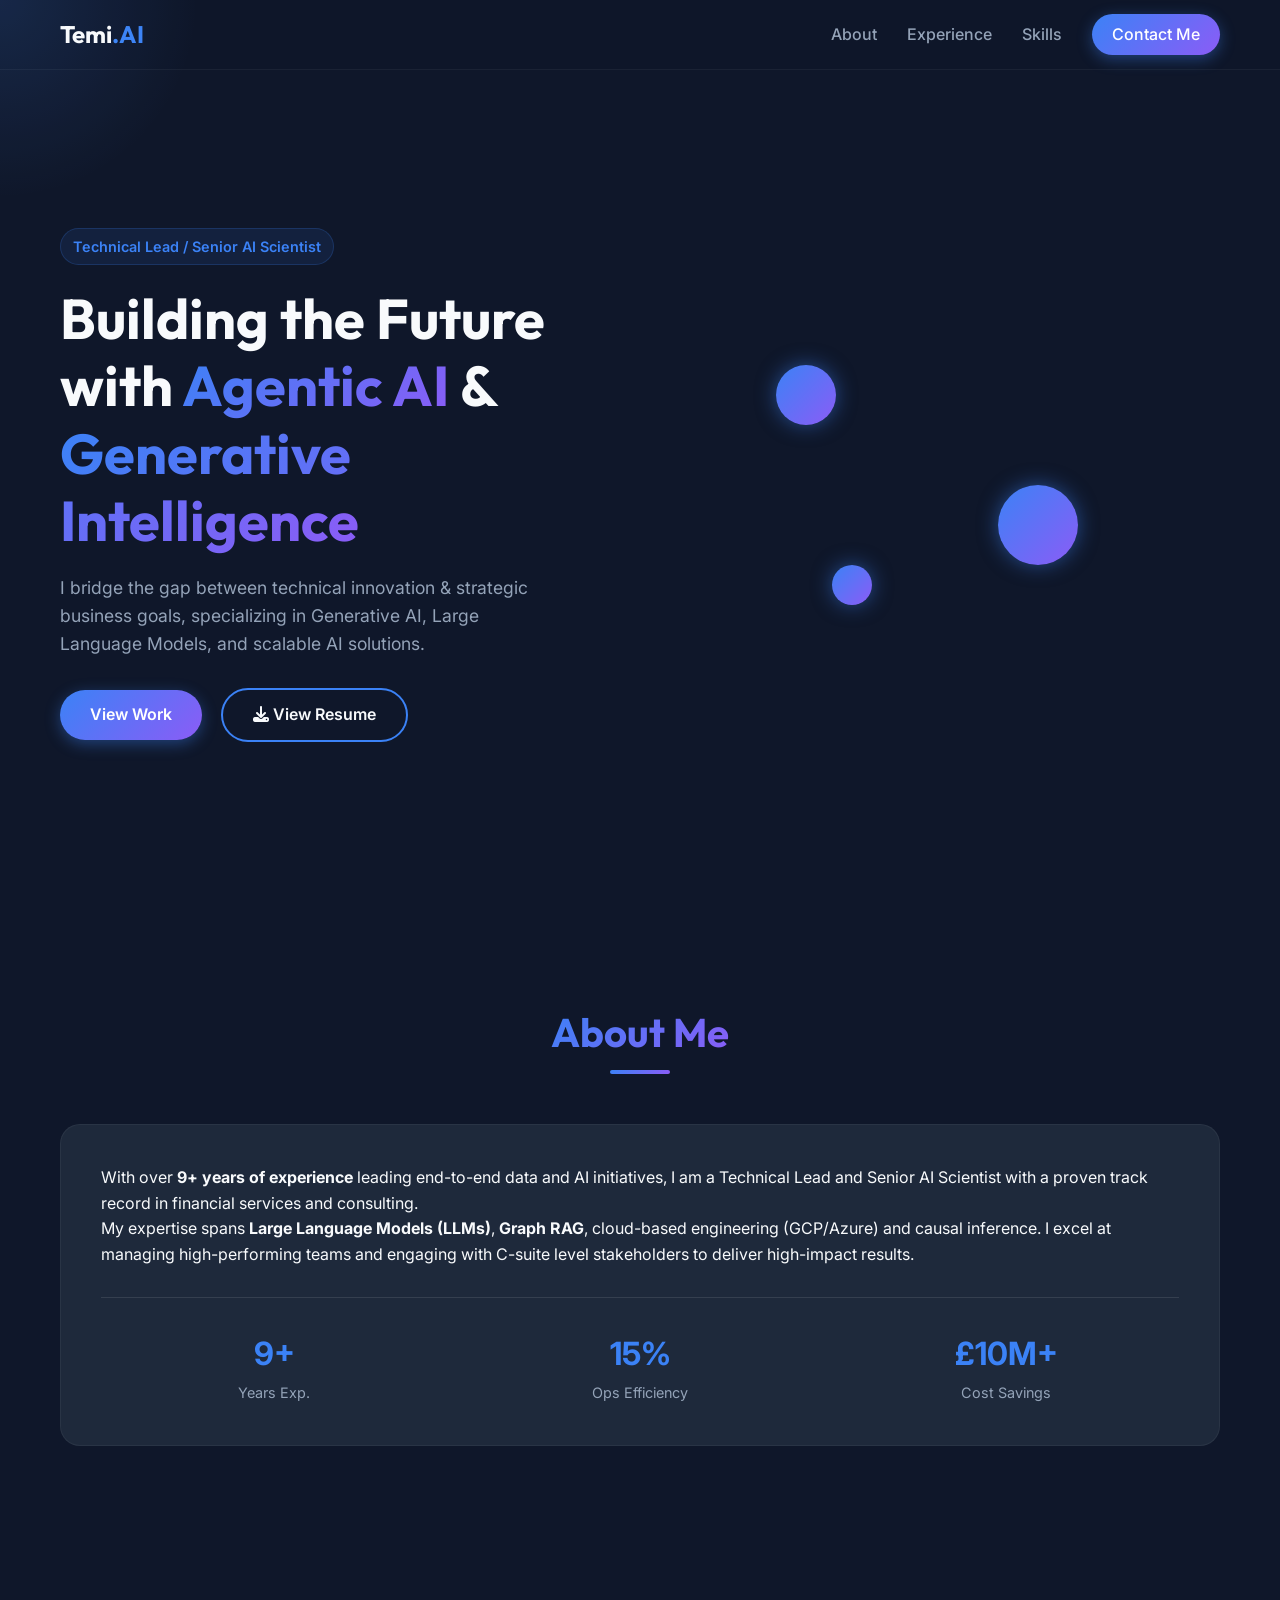
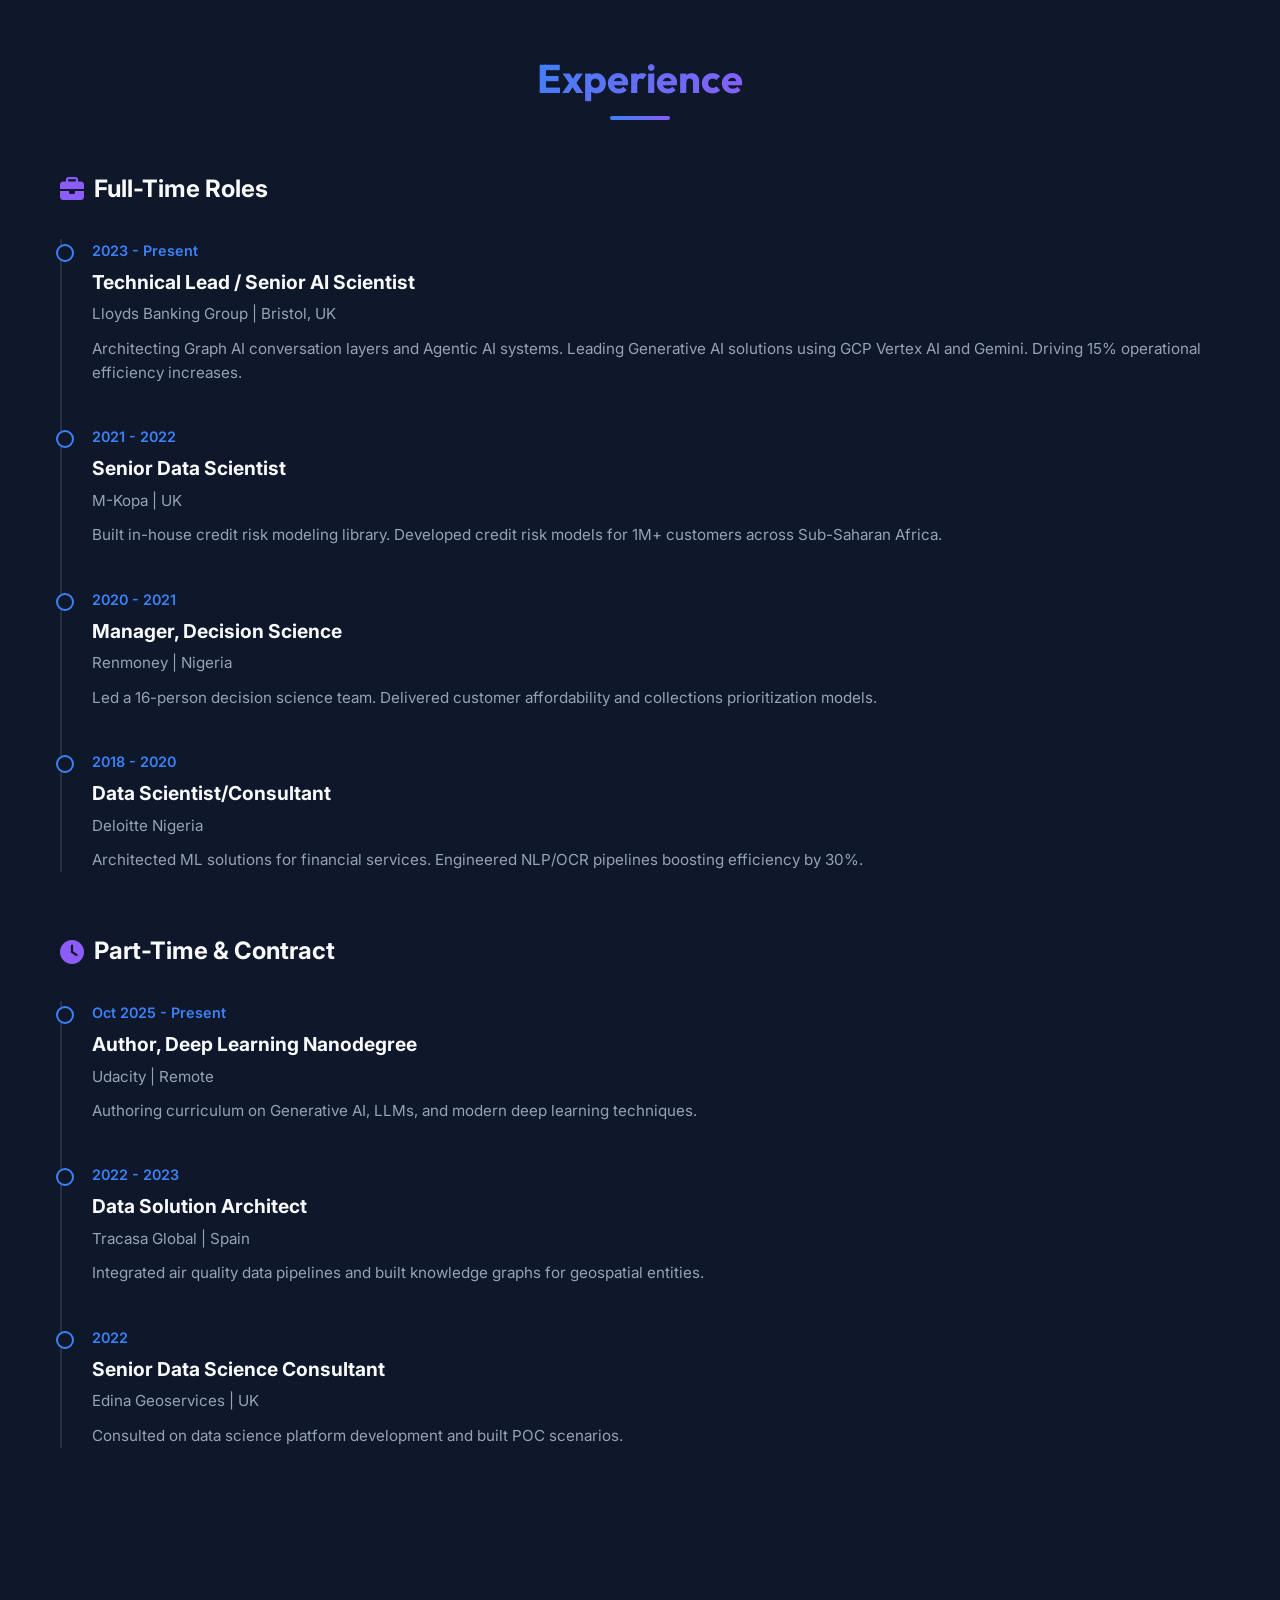
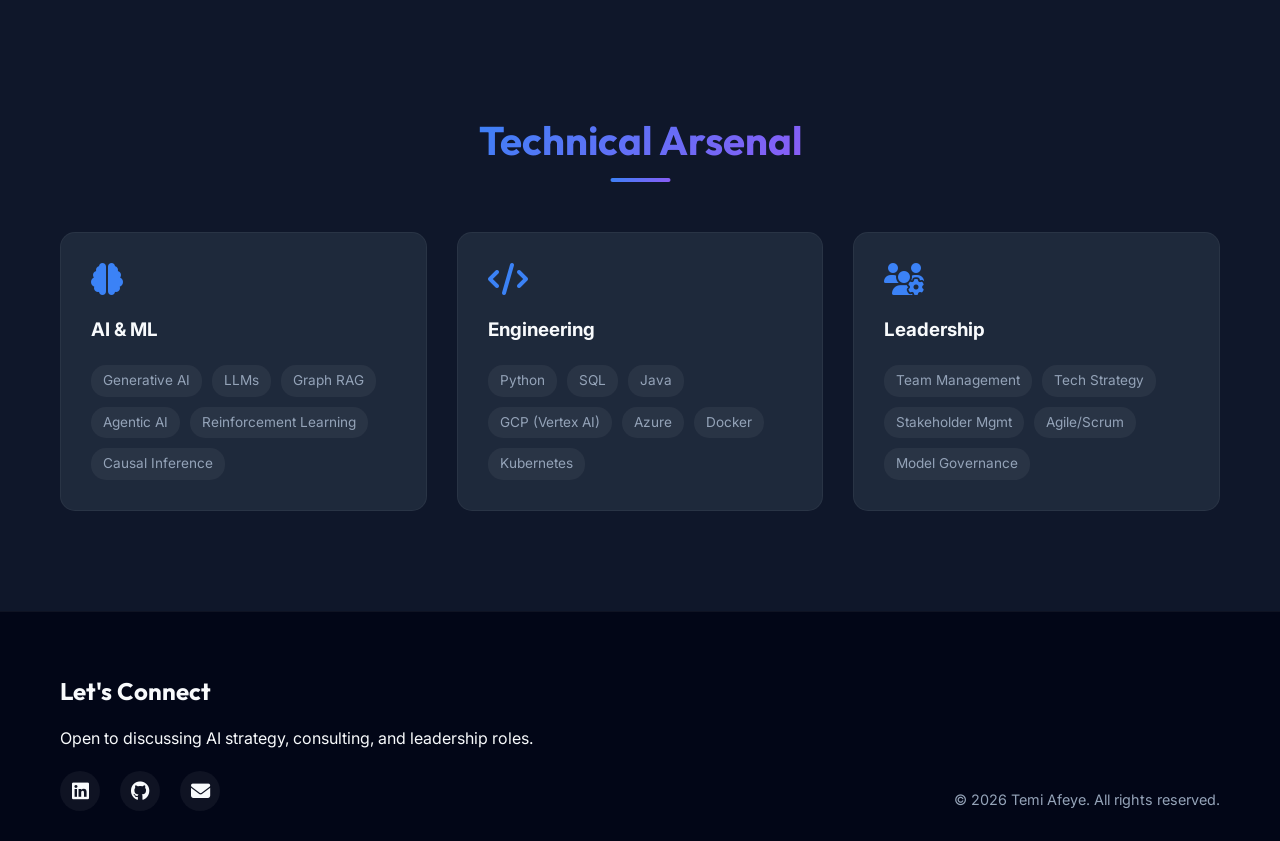
==== commit 11542878: "changed headline" ====
--- a/index.html
+++ b/index.html
@@ -58,7 +58,7 @@
             <div class="about-content">
                 <div class="about-text">
                     <p>With over <strong>9+ years of experience</strong> leading end-to-end data and AI initiatives, I am a Technical Lead and Senior AI Scientist with a proven track record in financial services and consulting.</p>
-                    <p>My expertise spans <strong>Large Language Models (LLMs)</strong>, <strong>Graph RAG</strong>, cloud-based engineering (GCP/Azure), and causal inference. I excel at managing high-performing teams and engaging with C-suite level stakeholders to deliver high-impact results.</p>
+                    <p>My expertise spans <strong>Large Language Models (LLMs)</strong>, <strong>Graph RAG</strong>, cloud-based engineering (GCP/Azure) and causal inference. I excel at managing high-performing teams and engaging with C-suite level stakeholders to deliver high-impact results.</p>
                     <div class="stats-grid">
                         <div class="stat-item">
                             <span class="stat-number">9+</span>
